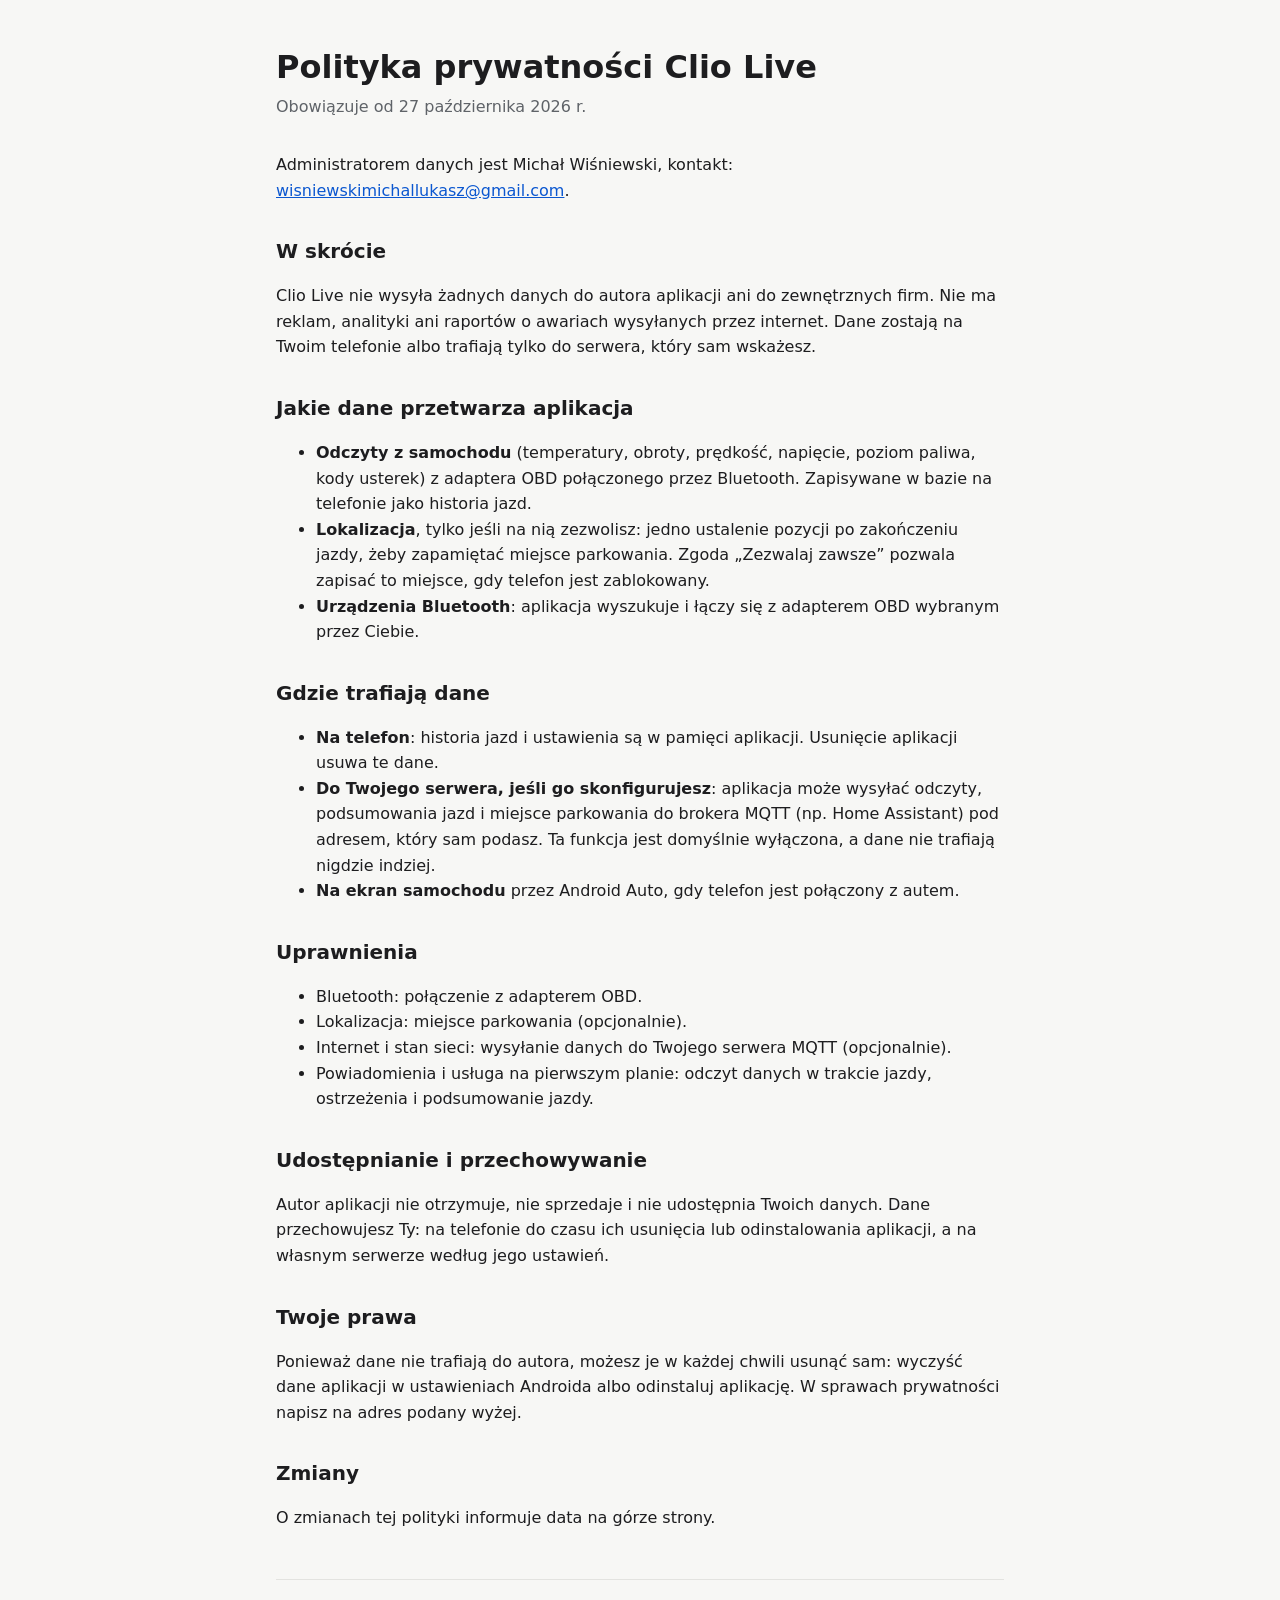
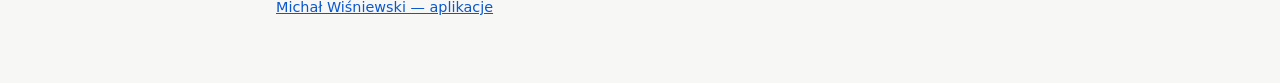
==== clio-live/polityka-prywatnosci/index.html @ 51199748 "Strona firmy i polityka prywatności Clio Live Co-Authored-By: Claude Haiku 4.5 <noreply@anthropic.co" ====
<!doctype html>
<html lang="pl">
<head>
<meta charset="utf-8">
<meta name="viewport" content="width=device-width, initial-scale=1">
<title>Clio Live — polityka prywatności</title>
<link rel="stylesheet" href="../../style.css">
</head>
<body>
<main>
<h1>Polityka prywatności Clio Live</h1>
<p class="lead">Obowiązuje od 27 października 2026 r.</p>

<p>Administratorem danych jest Michał Wiśniewski, kontakt: <a href="mailto:wisniewskimichallukasz@gmail.com">wisniewskimichallukasz@gmail.com</a>.</p>

<h2>W skrócie</h2>
<p>Clio Live nie wysyła żadnych danych do autora aplikacji ani do zewnętrznych firm. Nie ma reklam, analityki ani raportów o awariach wysyłanych przez internet. Dane zostają na Twoim telefonie albo trafiają tylko do serwera, który sam wskażesz.</p>

<h2>Jakie dane przetwarza aplikacja</h2>
<ul>
<li><strong>Odczyty z samochodu</strong> (temperatury, obroty, prędkość, napięcie, poziom paliwa, kody usterek) z adaptera OBD połączonego przez Bluetooth. Zapisywane w bazie na telefonie jako historia jazd.</li>
<li><strong>Lokalizacja</strong>, tylko jeśli na nią zezwolisz: jedno ustalenie pozycji po zakończeniu jazdy, żeby zapamiętać miejsce parkowania. Zgoda „Zezwalaj zawsze” pozwala zapisać to miejsce, gdy telefon jest zablokowany.</li>
<li><strong>Urządzenia Bluetooth</strong>: aplikacja wyszukuje i łączy się z adapterem OBD wybranym przez Ciebie.</li>
</ul>

<h2>Gdzie trafiają dane</h2>
<ul>
<li><strong>Na telefon</strong>: historia jazd i ustawienia są w pamięci aplikacji. Usunięcie aplikacji usuwa te dane.</li>
<li><strong>Do Twojego serwera, jeśli go skonfigurujesz</strong>: aplikacja może wysyłać odczyty, podsumowania jazd i miejsce parkowania do brokera MQTT (np. Home Assistant) pod adresem, który sam podasz. Ta funkcja jest domyślnie wyłączona, a dane nie trafiają nigdzie indziej.</li>
<li><strong>Na ekran samochodu</strong> przez Android Auto, gdy telefon jest połączony z autem.</li>
</ul>

<h2>Uprawnienia</h2>
<ul>
<li>Bluetooth: połączenie z adapterem OBD.</li>
<li>Lokalizacja: miejsce parkowania (opcjonalnie).</li>
<li>Internet i stan sieci: wysyłanie danych do Twojego serwera MQTT (opcjonalnie).</li>
<li>Powiadomienia i usługa na pierwszym planie: odczyt danych w trakcie jazdy, ostrzeżenia i podsumowanie jazdy.</li>
</ul>

<h2>Udostępnianie i przechowywanie</h2>
<p>Autor aplikacji nie otrzymuje, nie sprzedaje i nie udostępnia Twoich danych. Dane przechowujesz Ty: na telefonie do czasu ich usunięcia lub odinstalowania aplikacji, a na własnym serwerze według jego ustawień.</p>

<h2>Twoje prawa</h2>
<p>Ponieważ dane nie trafiają do autora, możesz je w każdej chwili usunąć sam: wyczyść dane aplikacji w ustawieniach Androida albo odinstaluj aplikację. W sprawach prywatności napisz na adres podany wyżej.</p>

<h2>Zmiany</h2>
<p>O zmianach tej polityki informuje data na górze strony.</p>

<footer><a href="../../">Michał Wiśniewski — aplikacje</a></footer>
</main>
</body>
</html>
---- style.css ----
:root{--bg:#f7f7f5;--fg:#1d1d1f;--muted:#5f6368;--card:#fff;--line:#e3e3e0;--accent:#0b57d0}
@media (prefers-color-scheme:dark){:root{--bg:#0e0f11;--fg:#ececec;--muted:#a0a4ab;--card:#17191c;--line:#2a2d31;--accent:#8ab4f8}}
*{box-sizing:border-box}
body{margin:0;background:var(--bg);color:var(--fg);font:16px/1.6 system-ui,-apple-system,"Segoe UI",Roboto,sans-serif}
main{max-width:760px;margin:0 auto;padding:48px 16px 64px}
h1{font-size:2rem;line-height:1.2;margin:0 0 8px}
h2{font-size:1.25rem;margin:32px 0 8px}
p,li{color:var(--fg)}
.lead{color:var(--muted);margin:0 0 32px}
.card{background:var(--card);border:1px solid var(--line);border-radius:14px;padding:20px 22px;margin:16px 0}
.card h3{margin:0 0 6px;font-size:1.1rem}
a{color:var(--accent)}
footer{margin-top:48px;color:var(--muted);font-size:.9rem;border-top:1px solid var(--line);padding-top:16px}
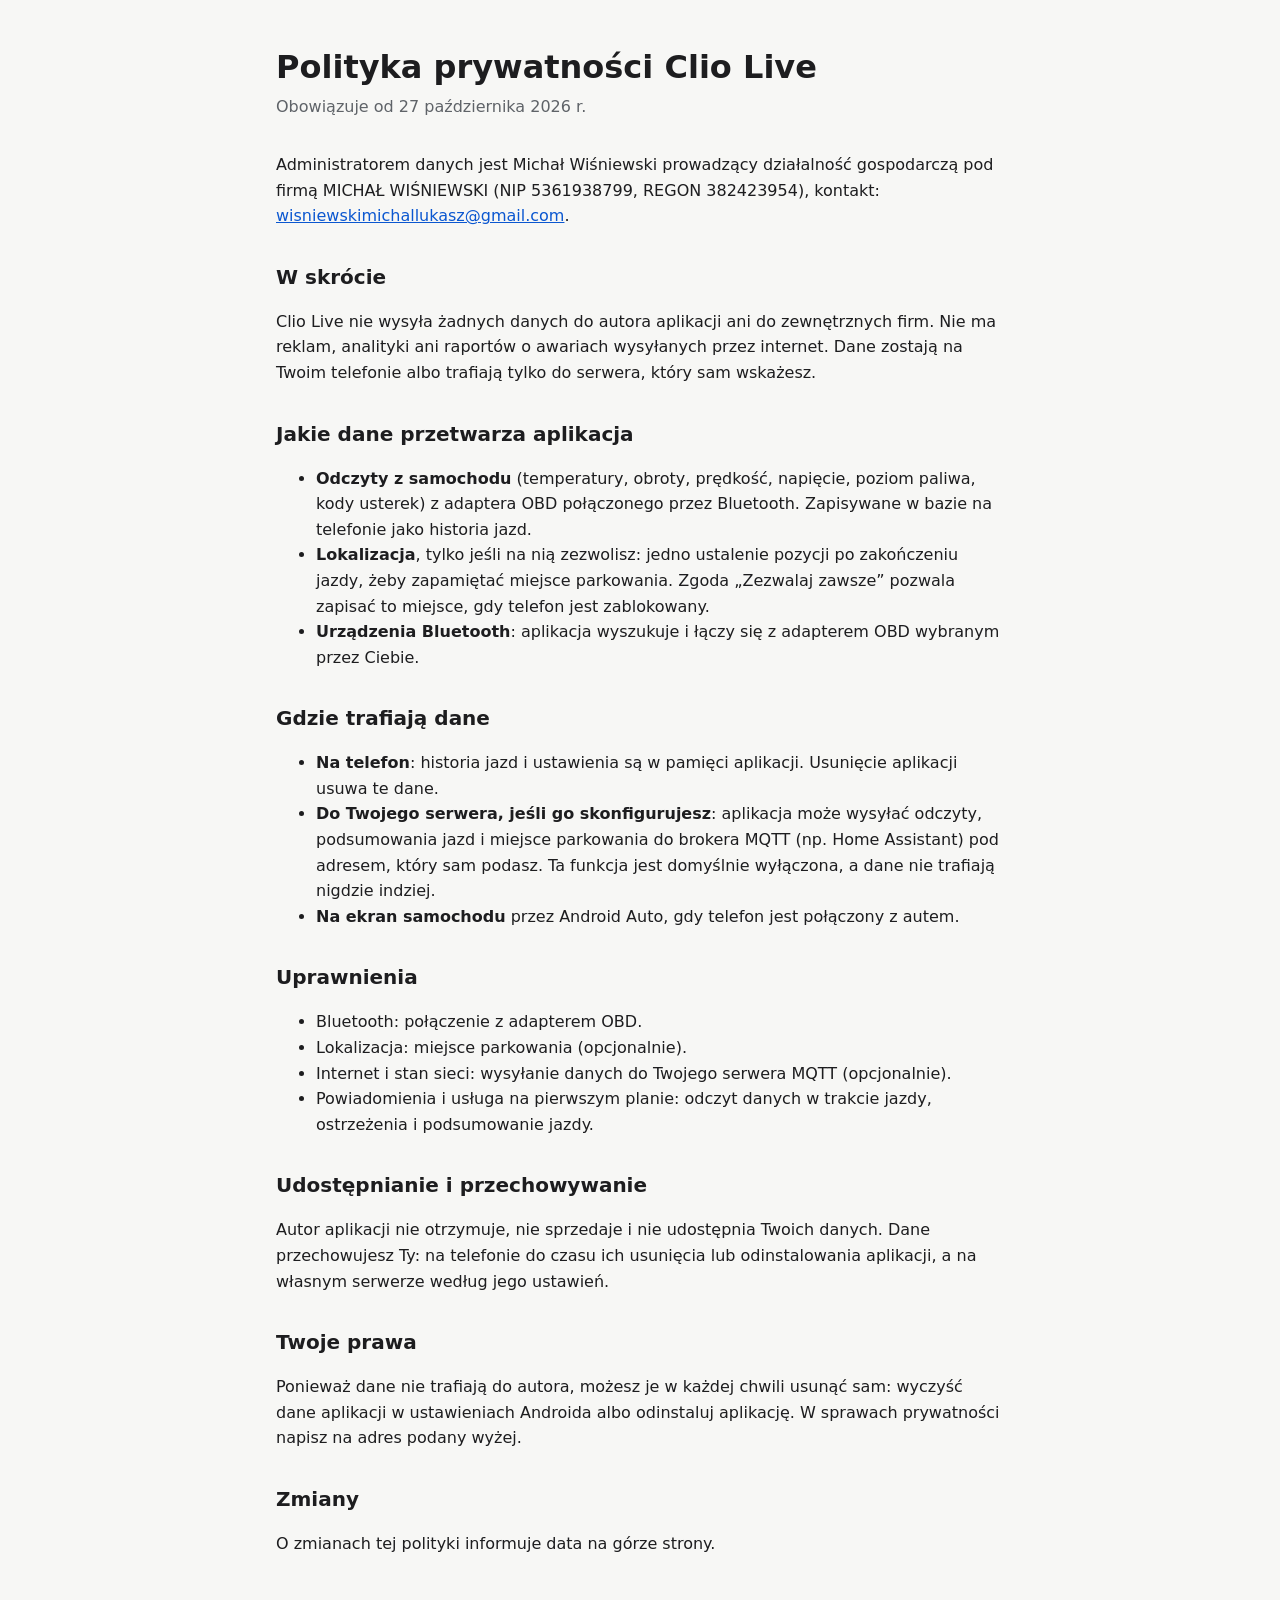
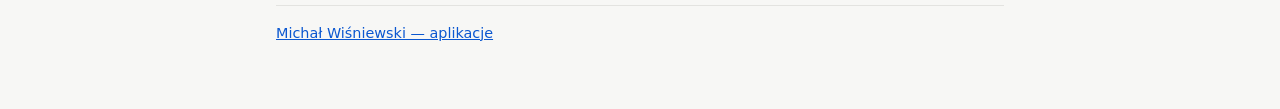
==== commit 69a9120e: "Dane firmy: NIP i REGON Co-Authored-By: Claude Haiku 4.5 <noreply@anthropic.com> Claude-Session: htt" ====
--- a/clio-live/polityka-prywatnosci/index.html
+++ b/clio-live/polityka-prywatnosci/index.html
@@ -11,7 +11,7 @@
 <h1>Polityka prywatności Clio Live</h1>
 <p class="lead">Obowiązuje od 27 października 2026 r.</p>
 
-<p>Administratorem danych jest Michał Wiśniewski, kontakt: <a href="mailto:wisniewskimichallukasz@gmail.com">wisniewskimichallukasz@gmail.com</a>.</p>
+<p>Administratorem danych jest Michał Wiśniewski prowadzący działalność gospodarczą pod firmą MICHAŁ WIŚNIEWSKI (NIP 5361938799, REGON 382423954), kontakt: <a href="mailto:wisniewskimichallukasz@gmail.com">wisniewskimichallukasz@gmail.com</a>.</p>
 
 <h2>W skrócie</h2>
 <p>Clio Live nie wysyła żadnych danych do autora aplikacji ani do zewnętrznych firm. Nie ma reklam, analityki ani raportów o awariach wysyłanych przez internet. Dane zostają na Twoim telefonie albo trafiają tylko do serwera, który sam wskażesz.</p>
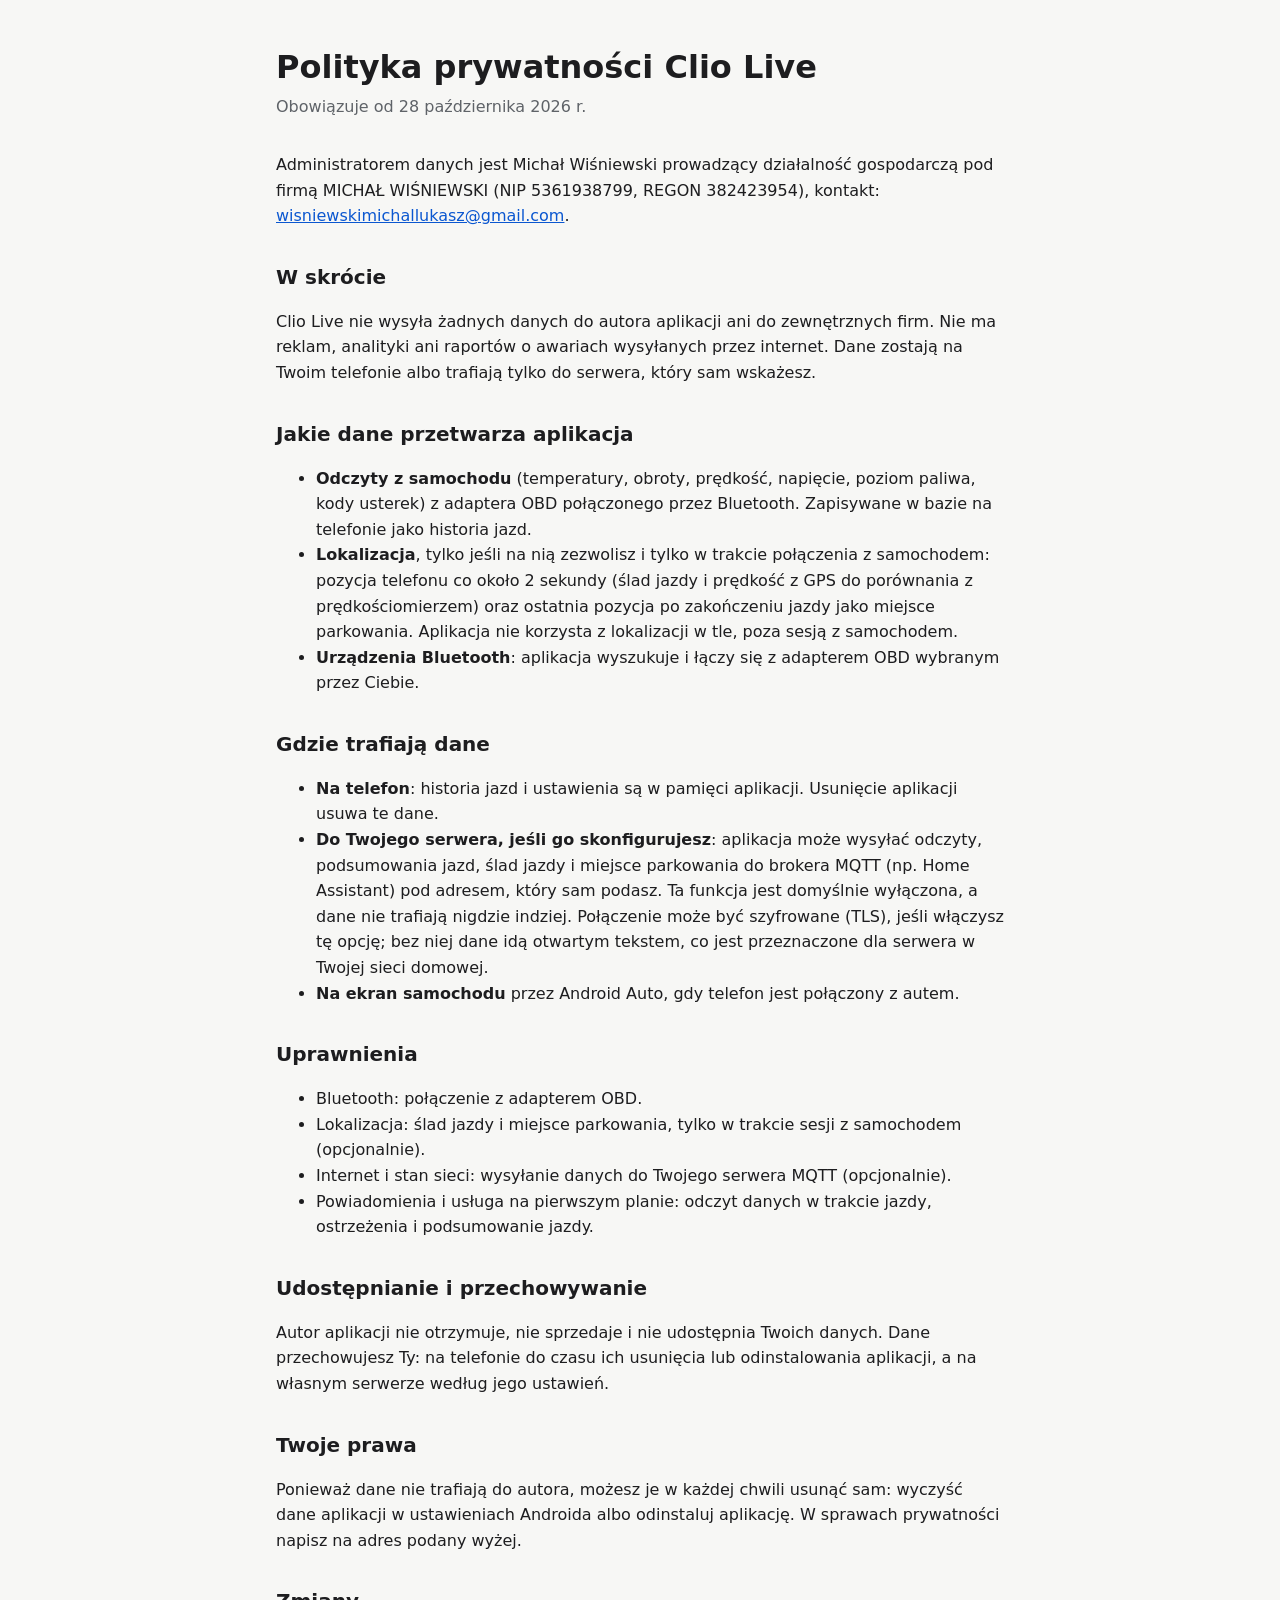
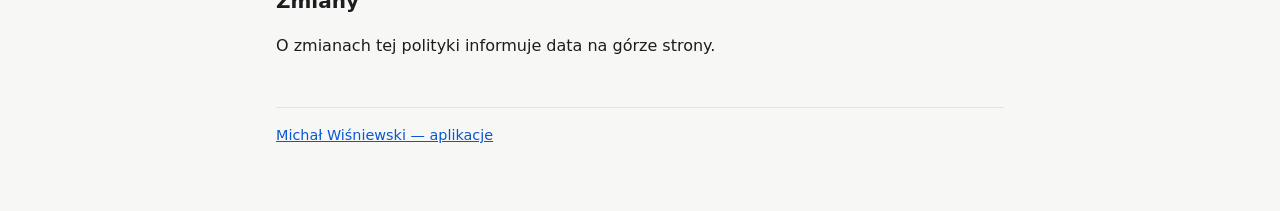
==== commit dde74a4b: "Polityka prywatności Clio Live: ślad jazdy GPS w sesji z autem, bez lokalizacji w tle, TLS opcjonaln" ====
--- a/clio-live/polityka-prywatnosci/index.html
+++ b/clio-live/polityka-prywatnosci/index.html
@@ -9,7 +9,7 @@
 <body>
 <main>
 <h1>Polityka prywatności Clio Live</h1>
-<p class="lead">Obowiązuje od 27 października 2026 r.</p>
+<p class="lead">Obowiązuje od 28 października 2026 r.</p>
 
 <p>Administratorem danych jest Michał Wiśniewski prowadzący działalność gospodarczą pod firmą MICHAŁ WIŚNIEWSKI (NIP 5361938799, REGON 382423954), kontakt: <a href="mailto:wisniewskimichallukasz@gmail.com">wisniewskimichallukasz@gmail.com</a>.</p>
 
@@ -19,21 +19,21 @@
 <h2>Jakie dane przetwarza aplikacja</h2>
 <ul>
 <li><strong>Odczyty z samochodu</strong> (temperatury, obroty, prędkość, napięcie, poziom paliwa, kody usterek) z adaptera OBD połączonego przez Bluetooth. Zapisywane w bazie na telefonie jako historia jazd.</li>
-<li><strong>Lokalizacja</strong>, tylko jeśli na nią zezwolisz: jedno ustalenie pozycji po zakończeniu jazdy, żeby zapamiętać miejsce parkowania. Zgoda „Zezwalaj zawsze” pozwala zapisać to miejsce, gdy telefon jest zablokowany.</li>
+<li><strong>Lokalizacja</strong>, tylko jeśli na nią zezwolisz i tylko w trakcie połączenia z samochodem: pozycja telefonu co około 2 sekundy (ślad jazdy i prędkość z GPS do porównania z prędkościomierzem) oraz ostatnia pozycja po zakończeniu jazdy jako miejsce parkowania. Aplikacja nie korzysta z lokalizacji w tle, poza sesją z samochodem.</li>
 <li><strong>Urządzenia Bluetooth</strong>: aplikacja wyszukuje i łączy się z adapterem OBD wybranym przez Ciebie.</li>
 </ul>
 
 <h2>Gdzie trafiają dane</h2>
 <ul>
 <li><strong>Na telefon</strong>: historia jazd i ustawienia są w pamięci aplikacji. Usunięcie aplikacji usuwa te dane.</li>
-<li><strong>Do Twojego serwera, jeśli go skonfigurujesz</strong>: aplikacja może wysyłać odczyty, podsumowania jazd i miejsce parkowania do brokera MQTT (np. Home Assistant) pod adresem, który sam podasz. Ta funkcja jest domyślnie wyłączona, a dane nie trafiają nigdzie indziej.</li>
+<li><strong>Do Twojego serwera, jeśli go skonfigurujesz</strong>: aplikacja może wysyłać odczyty, podsumowania jazd, ślad jazdy i miejsce parkowania do brokera MQTT (np. Home Assistant) pod adresem, który sam podasz. Ta funkcja jest domyślnie wyłączona, a dane nie trafiają nigdzie indziej. Połączenie może być szyfrowane (TLS), jeśli włączysz tę opcję; bez niej dane idą otwartym tekstem, co jest przeznaczone dla serwera w Twojej sieci domowej.</li>
 <li><strong>Na ekran samochodu</strong> przez Android Auto, gdy telefon jest połączony z autem.</li>
 </ul>
 
 <h2>Uprawnienia</h2>
 <ul>
 <li>Bluetooth: połączenie z adapterem OBD.</li>
-<li>Lokalizacja: miejsce parkowania (opcjonalnie).</li>
+<li>Lokalizacja: ślad jazdy i miejsce parkowania, tylko w trakcie sesji z samochodem (opcjonalnie).</li>
 <li>Internet i stan sieci: wysyłanie danych do Twojego serwera MQTT (opcjonalnie).</li>
 <li>Powiadomienia i usługa na pierwszym planie: odczyt danych w trakcie jazdy, ostrzeżenia i podsumowanie jazdy.</li>
 </ul>
